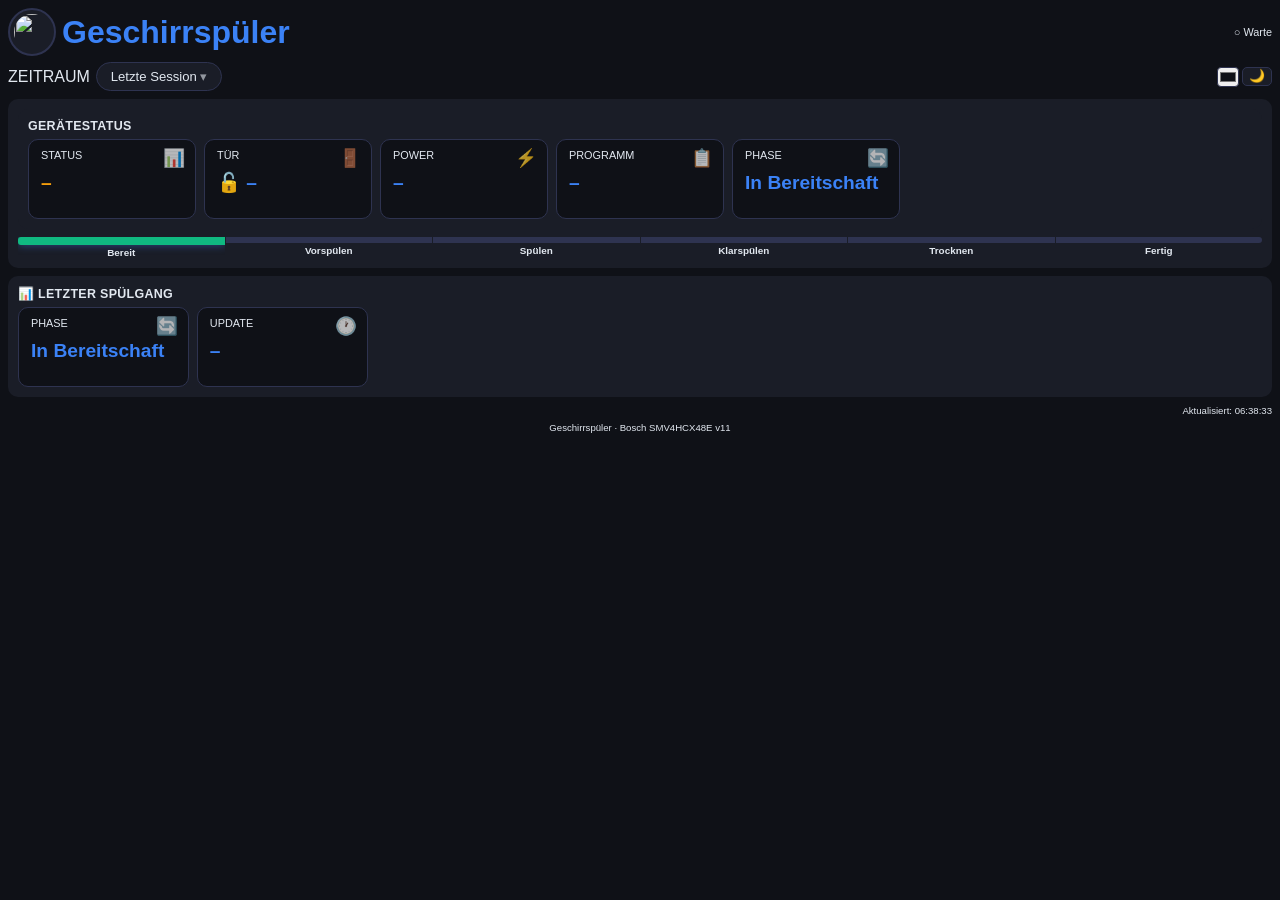
==== frontend/index.html @ 68e7f921 "Initial: hc_bosch v2.2.0 – FastAPI Refaktor von hc_bca" ====
<!DOCTYPE html>
<html lang="de">

<head>
    <meta charset="UTF-8">
    <meta name="viewport" content="width=device-width,initial-scale=1">
    <title>Geschirrspüler Dashboard</title>
    <link rel="icon"
        href="data:image/svg+xml,<svg xmlns='http://www.w3.org/2000/svg' viewBox='0 0 100 100'><text y='.9em' font-size='90'>🍽️</text></svg>">
    <link rel="stylesheet" href="css/style.bundle.css">
    <script src="https://cdn.jsdelivr.net/npm/chart.js@4"></script>
</head>

<body>
    <div id="app-root"></div>
    <!-- DEV: einzelne Module -->
    <!-- <script type="module" src="js/v2/main.js"></script> -->
    <!-- PROD: gebundelt -->
    <script type="module" src="js/v2/main.bundle.js"></script>
</body>

</html>
---- frontend/css/style.bundle.css ----
:root,[data-theme=dark]{--bg: #0f1117;--bg2: #1a1d27;--bg3: #22263a;--surface: #1a1d27;--text: #e2e8f0;--text-muted: #8892a4;--border: #2e3350;--shadow-sm: 0 2px 8px rgba(0, 0, 0, .2);--shadow-md: 0 8px 24px rgba(0, 0, 0, .4);--accent: #3b82f6;--green: #10b981;--red: #ef4444;--orange: #f59e0b;--purple: #a855f7;--teal: #14b8a6;--yellow: #eab308;--header-bg: rgba(15, 17, 23, .85);--card-bg: rgba(26, 29, 39, .9);--card-border: rgba(255, 255, 255, .06);--grid: #1e2235;--radius: 14px}[data-theme=light]{--bg: #f1f5f9;--bg2: #ffffff;--bg3: #e8edf3;--surface: #ffffff;--text: #0f172a;--text-muted: #64748b;--border: #e2e8f0;--shadow-sm: 0 2px 8px rgba(0, 0, 0, .04);--shadow-md: 0 8px 24px rgba(0, 0, 0, .06);--accent: #2563eb;--green: #059669;--red: #dc2626;--orange: #d97706;--purple: #7c3aed;--teal: #0d9488;--yellow: #ca8a04;--header-bg: rgba(241, 245, 249, .85);--card-bg: #ffffff;--card-border: rgba(0, 0, 0, .04);--grid: #e2e8f0;--radius: 14px}:root{--strom: var(--red);--wasser: var(--accent);--grp: rgba(30, 34, 53, .5) }body.light{--strom: var(--red);--wasser: var(--accent);--grp: rgba(241, 245, 249, .8) }*{box-sizing:border-box;margin:0;padding:0}html,body{width:100%;overflow-x:hidden}body{font-family:-apple-system,BlinkMacSystemFont,Segoe UI,sans-serif;background:var(--bg);color:var(--text);padding:8px}h1{color:var(--accent);font-size:2rem;white-space:nowrap;overflow:hidden;text-overflow:ellipsis;font-weight:700}.hdr{display:flex;align-items:center;gap:6px;margin-bottom:6px}.hdr span{flex-shrink:0}.ctl{display:flex;gap:4px;align-items:center;flex-wrap:wrap;margin-bottom:8px}.tab{padding:4px 9px;border-radius:5px;border:1px solid var(--border);background:0 0;color:var(--muted);font-size:.72rem;cursor:pointer}.tab:hover{border-color:var(--accent);color:var(--text)}.tab.on{background:var(--accent);border-color:var(--accent);color:#fff;font-weight:700}select{background:var(--surface);border:1px solid var(--border);border-radius:5px;color:var(--text);padding:3px 6px;font-size:.72rem}.rctl{display:flex;gap:3px;align-items:center;margin-left:auto;flex-shrink:0}.ibtn{background:var(--surface);border:1px solid var(--border);border-radius:5px;padding:2px 6px;cursor:pointer;color:var(--text);font-size:.8rem;line-height:1}.grp{margin-bottom:8px;background:var(--surface);border-radius:10px;padding:10px}.grp .t{background:var(--bg);border-color:var(--border)}.grp-t{font-size:.78rem;color:var(--muted);text-transform:uppercase;letter-spacing:.3px;margin-bottom:6px;font-weight:600}.g{display:grid;grid-template-columns:repeat(auto-fill,minmax(150px,1fr));gap:8px}.t{background:var(--surface);border:1px solid var(--border);border-radius:10px;padding:10px 12px 8px;text-align:left;display:flex;flex-direction:column;min-height:80px;position:relative}.tv{font-size:1.2rem;font-weight:700;line-height:1.8;margin:2px 0}.tv .tu{font-size:.75rem;font-weight:400;color:var(--muted)}.tv.ok{color:var(--green)}.tsub{font-size:.65rem;color:var(--muted);margin-top:2px;line-height:1.2}.tv.w{color:var(--orange)}.tv.e{color:var(--red)}.tv.i{color:var(--accent)}.tv.s{color:var(--strom)}.tv.wa{color:var(--wasser)}.tl{font-size:.68rem;color:var(--muted);text-transform:uppercase;margin-bottom:2px;line-height:1.1;order:-1}.ticon{position:absolute;top:8px;right:10px;font-size:1.1rem;opacity:.7}.tsub{font-size:.68rem;color:var(--muted);margin-top:3px;line-height:1.2}.tgauge{height:4px;background:var(--border);border-radius:2px;margin-top:6px;overflow:hidden}.tgauge-fill{height:100%;border-radius:2px;transition:width .5s}.c{background:var(--surface);border:1px solid var(--border);border-radius:7px;padding:8px;margin-bottom:8px}.c h3{font-size:.76rem;color:var(--muted);text-transform:uppercase;margin-bottom:5px}.cw{position:relative;height:220px}canvas{width:100%!important;height:100%!important}.sg{display:grid;grid-template-columns:repeat(auto-fill,minmax(130px,1fr));gap:2px}.si{display:flex;justify-content:space-between;padding:2px 0;border-bottom:1px solid var(--border)}.sk{color:var(--muted);font-size:.78rem}.sv{font-weight:600;font-size:.78rem}.sb{display:grid;grid-template-columns:repeat(auto-fill,minmax(70px,1fr));gap:4px;padding:5px 0}.si2{text-align:center}.sv2{font-size:.95rem;font-weight:700}.sl2{font-size:.62rem;color:var(--muted);text-transform:uppercase;margin-top:1px}.tw{max-height:300px;overflow:auto;border:1px solid var(--border);border-radius:4px;margin-top:3px}table{width:100%;border-collapse:collapse;font-size:.65rem}th{position:sticky;top:0;background:var(--accent);color:#fff;padding:2px 3px;text-align:left;white-space:nowrap}td{padding:2px 3px;border-bottom:1px solid var(--border);white-space:nowrap}.n{text-align:right;font-variant-numeric:tabular-nums}tr:hover td{background:#3b82f60f}.pb{width:100%;height:12px;background:var(--border);border-radius:6px;overflow:hidden;margin:3px 0}.pf{height:100%;border-radius:6px;transition:width .5s;background:linear-gradient(90deg,var(--accent),var(--green))}.ps{flex:1;text-align:center;padding:0;font-size:.62rem;font-weight:600;color:var(--muted);overflow:hidden;text-overflow:ellipsis;white-space:nowrap;min-width:0;display:flex;flex-direction:column;align-items:center;gap:2px}.ps-bar{width:100%;height:6px;background:var(--border);transition:all .3s}.ps:first-child .ps-bar{border-radius:3px 0 0 3px}.ps:last-child .ps-bar{border-radius:0 3px 3px 0}.ps.d .ps-bar{opacity:.85}.ps.d[data-ph=Bereit] .ps-bar{background:var(--green)}.ps.d[data-ph=Vorsp\fclen] .ps-bar{background:#64748b}.ps.d[data-ph=Sp\fclen] .ps-bar{background:#f59e0b}.ps.d[data-ph=Klarsp\fclen] .ps-bar{background:#3b82f6}.ps.d[data-ph=Trocknen] .ps-bar{background:#ef4444}.ps.d[data-ph=Fertig] .ps-bar{background:var(--green)}.ps.a .ps-bar{height:8px;box-shadow:0 0 8px #3b82f680}.ps.a{color:var(--text);font-weight:700}.ps.a[data-ph=Bereit] .ps-bar{background:var(--green)}.ps.a[data-ph=Vorsp\fclen] .ps-bar{background:#64748b}.ps.a[data-ph=Sp\fclen] .ps-bar{background:#f59e0b}.ps.a[data-ph=Klarsp\fclen] .ps-bar{background:#3b82f6}.ps.a[data-ph=Trocknen] .ps-bar{background:#ef4444}.ps.a[data-ph=Fertig] .ps-bar{background:var(--green)}#rc{border-color:var(--green);border-width:2px}.devrow{display:flex;gap:8px;margin-bottom:8px;align-items:start}.di{width:48px;height:48px;object-fit:contain;border-radius:50%;border:2px solid var(--border);padding:4px;flex-shrink:0;background:var(--surface)}.rf{font-size:.6rem;color:var(--muted);text-align:right;margin-top:3px}footer{text-align:center;color:var(--muted);font-size:.6rem;padding:6px}.xb{background:var(--surface);border:1px solid var(--border);border-radius:4px;padding:2px 7px;cursor:pointer;color:var(--accent);font-size:.65rem;float:right;margin-left:4px}.xb:hover{background:var(--accent);color:#fff}@media(max-width:600px){.di{width:36px;height:36px}.g{grid-template-columns:repeat(3,1fr)}.tv{font-size:1rem}.tl{font-size:.6rem}.sg{grid-template-columns:1fr}.sb{grid-template-columns:repeat(3,1fr)}.cw{height:180px}h1{font-size:1.4rem}}@media(max-width:400px){.g{grid-template-columns:repeat(2,1fr)}}
/*# sourceMappingURL=style.bundle.css.map */
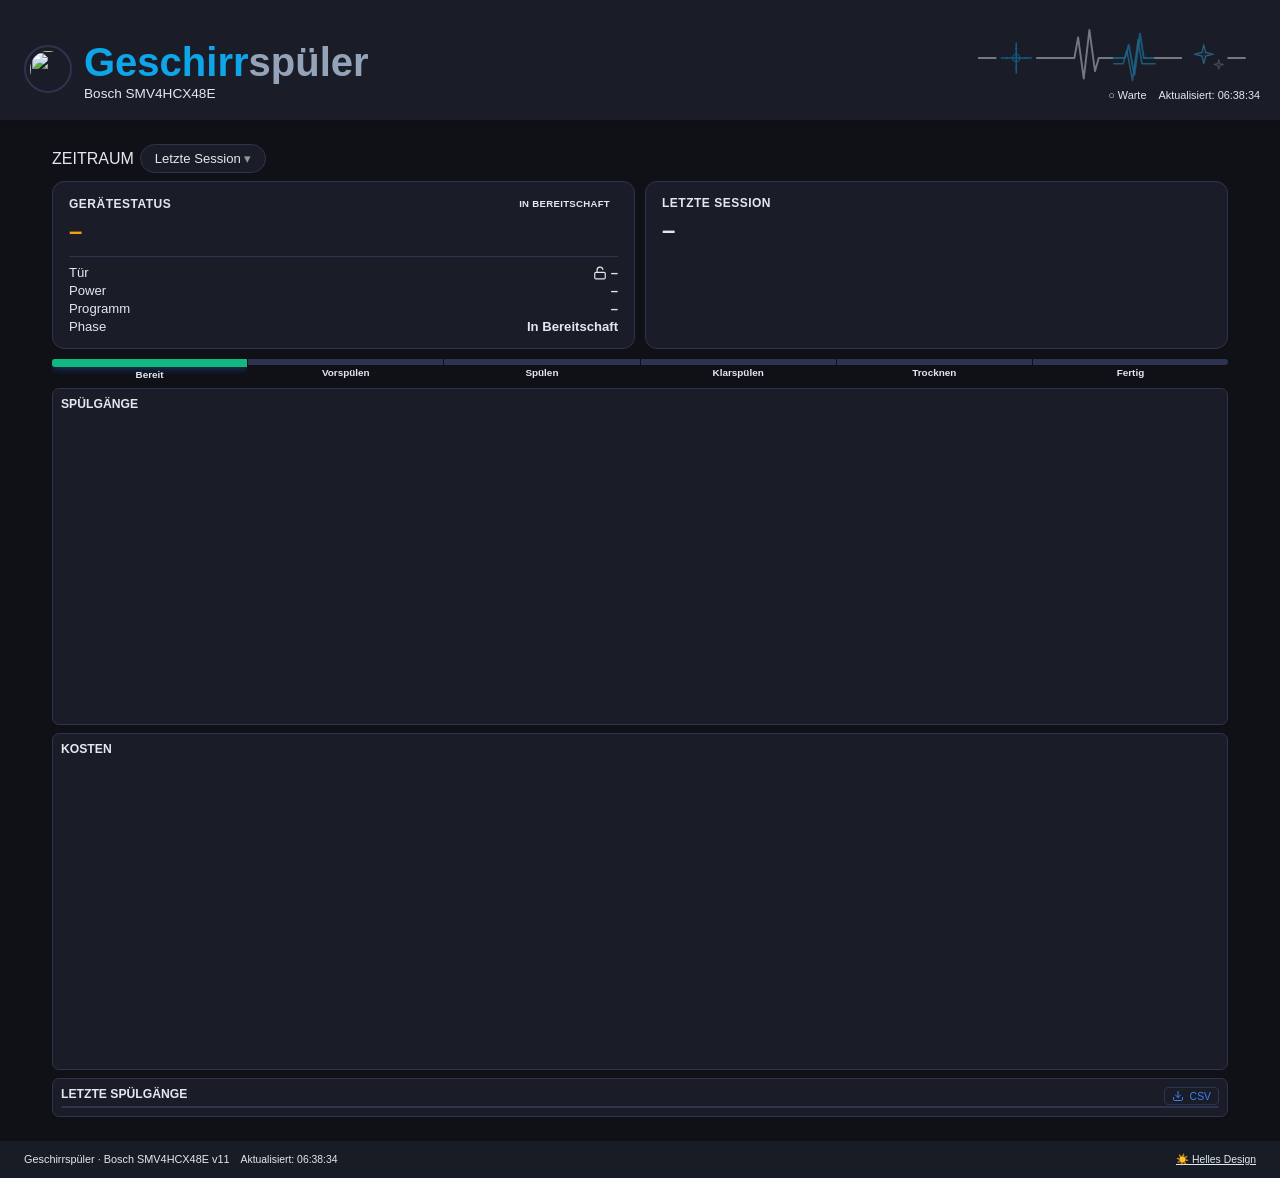
==== commit 3ed4920a: "Automatisches Backup via Git-Manager am 21.06.2026 14:38:32" ====
--- a/frontend/index.html
+++ b/frontend/index.html
@@ -12,7 +12,6 @@
 </head>
 
 <body>
-    <div id="app-root"></div>
     <!-- DEV: einzelne Module -->
     <!-- <script type="module" src="js/v2/main.js"></script> -->
     <!-- PROD: gebundelt -->
--- a/frontend/css/style.bundle.css
+++ b/frontend/css/style.bundle.css
@@ -1,2 +1,2 @@
-:root,[data-theme=dark]{--bg: #0f1117;--bg2: #1a1d27;--bg3: #22263a;--surface: #1a1d27;--text: #e2e8f0;--text-muted: #8892a4;--border: #2e3350;--shadow-sm: 0 2px 8px rgba(0, 0, 0, .2);--shadow-md: 0 8px 24px rgba(0, 0, 0, .4);--accent: #3b82f6;--green: #10b981;--red: #ef4444;--orange: #f59e0b;--purple: #a855f7;--teal: #14b8a6;--yellow: #eab308;--header-bg: rgba(15, 17, 23, .85);--card-bg: rgba(26, 29, 39, .9);--card-border: rgba(255, 255, 255, .06);--grid: #1e2235;--radius: 14px}[data-theme=light]{--bg: #f1f5f9;--bg2: #ffffff;--bg3: #e8edf3;--surface: #ffffff;--text: #0f172a;--text-muted: #64748b;--border: #e2e8f0;--shadow-sm: 0 2px 8px rgba(0, 0, 0, .04);--shadow-md: 0 8px 24px rgba(0, 0, 0, .06);--accent: #2563eb;--green: #059669;--red: #dc2626;--orange: #d97706;--purple: #7c3aed;--teal: #0d9488;--yellow: #ca8a04;--header-bg: rgba(241, 245, 249, .85);--card-bg: #ffffff;--card-border: rgba(0, 0, 0, .04);--grid: #e2e8f0;--radius: 14px}:root{--strom: var(--red);--wasser: var(--accent);--grp: rgba(30, 34, 53, .5) }body.light{--strom: var(--red);--wasser: var(--accent);--grp: rgba(241, 245, 249, .8) }*{box-sizing:border-box;margin:0;padding:0}html,body{width:100%;overflow-x:hidden}body{font-family:-apple-system,BlinkMacSystemFont,Segoe UI,sans-serif;background:var(--bg);color:var(--text);padding:8px}h1{color:var(--accent);font-size:2rem;white-space:nowrap;overflow:hidden;text-overflow:ellipsis;font-weight:700}.hdr{display:flex;align-items:center;gap:6px;margin-bottom:6px}.hdr span{flex-shrink:0}.ctl{display:flex;gap:4px;align-items:center;flex-wrap:wrap;margin-bottom:8px}.tab{padding:4px 9px;border-radius:5px;border:1px solid var(--border);background:0 0;color:var(--muted);font-size:.72rem;cursor:pointer}.tab:hover{border-color:var(--accent);color:var(--text)}.tab.on{background:var(--accent);border-color:var(--accent);color:#fff;font-weight:700}select{background:var(--surface);border:1px solid var(--border);border-radius:5px;color:var(--text);padding:3px 6px;font-size:.72rem}.rctl{display:flex;gap:3px;align-items:center;margin-left:auto;flex-shrink:0}.ibtn{background:var(--surface);border:1px solid var(--border);border-radius:5px;padding:2px 6px;cursor:pointer;color:var(--text);font-size:.8rem;line-height:1}.grp{margin-bottom:8px;background:var(--surface);border-radius:10px;padding:10px}.grp .t{background:var(--bg);border-color:var(--border)}.grp-t{font-size:.78rem;color:var(--muted);text-transform:uppercase;letter-spacing:.3px;margin-bottom:6px;font-weight:600}.g{display:grid;grid-template-columns:repeat(auto-fill,minmax(150px,1fr));gap:8px}.t{background:var(--surface);border:1px solid var(--border);border-radius:10px;padding:10px 12px 8px;text-align:left;display:flex;flex-direction:column;min-height:80px;position:relative}.tv{font-size:1.2rem;font-weight:700;line-height:1.8;margin:2px 0}.tv .tu{font-size:.75rem;font-weight:400;color:var(--muted)}.tv.ok{color:var(--green)}.tsub{font-size:.65rem;color:var(--muted);margin-top:2px;line-height:1.2}.tv.w{color:var(--orange)}.tv.e{color:var(--red)}.tv.i{color:var(--accent)}.tv.s{color:var(--strom)}.tv.wa{color:var(--wasser)}.tl{font-size:.68rem;color:var(--muted);text-transform:uppercase;margin-bottom:2px;line-height:1.1;order:-1}.ticon{position:absolute;top:8px;right:10px;font-size:1.1rem;opacity:.7}.tsub{font-size:.68rem;color:var(--muted);margin-top:3px;line-height:1.2}.tgauge{height:4px;background:var(--border);border-radius:2px;margin-top:6px;overflow:hidden}.tgauge-fill{height:100%;border-radius:2px;transition:width .5s}.c{background:var(--surface);border:1px solid var(--border);border-radius:7px;padding:8px;margin-bottom:8px}.c h3{font-size:.76rem;color:var(--muted);text-transform:uppercase;margin-bottom:5px}.cw{position:relative;height:220px}canvas{width:100%!important;height:100%!important}.sg{display:grid;grid-template-columns:repeat(auto-fill,minmax(130px,1fr));gap:2px}.si{display:flex;justify-content:space-between;padding:2px 0;border-bottom:1px solid var(--border)}.sk{color:var(--muted);font-size:.78rem}.sv{font-weight:600;font-size:.78rem}.sb{display:grid;grid-template-columns:repeat(auto-fill,minmax(70px,1fr));gap:4px;padding:5px 0}.si2{text-align:center}.sv2{font-size:.95rem;font-weight:700}.sl2{font-size:.62rem;color:var(--muted);text-transform:uppercase;margin-top:1px}.tw{max-height:300px;overflow:auto;border:1px solid var(--border);border-radius:4px;margin-top:3px}table{width:100%;border-collapse:collapse;font-size:.65rem}th{position:sticky;top:0;background:var(--accent);color:#fff;padding:2px 3px;text-align:left;white-space:nowrap}td{padding:2px 3px;border-bottom:1px solid var(--border);white-space:nowrap}.n{text-align:right;font-variant-numeric:tabular-nums}tr:hover td{background:#3b82f60f}.pb{width:100%;height:12px;background:var(--border);border-radius:6px;overflow:hidden;margin:3px 0}.pf{height:100%;border-radius:6px;transition:width .5s;background:linear-gradient(90deg,var(--accent),var(--green))}.ps{flex:1;text-align:center;padding:0;font-size:.62rem;font-weight:600;color:var(--muted);overflow:hidden;text-overflow:ellipsis;white-space:nowrap;min-width:0;display:flex;flex-direction:column;align-items:center;gap:2px}.ps-bar{width:100%;height:6px;background:var(--border);transition:all .3s}.ps:first-child .ps-bar{border-radius:3px 0 0 3px}.ps:last-child .ps-bar{border-radius:0 3px 3px 0}.ps.d .ps-bar{opacity:.85}.ps.d[data-ph=Bereit] .ps-bar{background:var(--green)}.ps.d[data-ph=Vorsp\fclen] .ps-bar{background:#64748b}.ps.d[data-ph=Sp\fclen] .ps-bar{background:#f59e0b}.ps.d[data-ph=Klarsp\fclen] .ps-bar{background:#3b82f6}.ps.d[data-ph=Trocknen] .ps-bar{background:#ef4444}.ps.d[data-ph=Fertig] .ps-bar{background:var(--green)}.ps.a .ps-bar{height:8px;box-shadow:0 0 8px #3b82f680}.ps.a{color:var(--text);font-weight:700}.ps.a[data-ph=Bereit] .ps-bar{background:var(--green)}.ps.a[data-ph=Vorsp\fclen] .ps-bar{background:#64748b}.ps.a[data-ph=Sp\fclen] .ps-bar{background:#f59e0b}.ps.a[data-ph=Klarsp\fclen] .ps-bar{background:#3b82f6}.ps.a[data-ph=Trocknen] .ps-bar{background:#ef4444}.ps.a[data-ph=Fertig] .ps-bar{background:var(--green)}#rc{border-color:var(--green);border-width:2px}.devrow{display:flex;gap:8px;margin-bottom:8px;align-items:start}.di{width:48px;height:48px;object-fit:contain;border-radius:50%;border:2px solid var(--border);padding:4px;flex-shrink:0;background:var(--surface)}.rf{font-size:.6rem;color:var(--muted);text-align:right;margin-top:3px}footer{text-align:center;color:var(--muted);font-size:.6rem;padding:6px}.xb{background:var(--surface);border:1px solid var(--border);border-radius:4px;padding:2px 7px;cursor:pointer;color:var(--accent);font-size:.65rem;float:right;margin-left:4px}.xb:hover{background:var(--accent);color:#fff}@media(max-width:600px){.di{width:36px;height:36px}.g{grid-template-columns:repeat(3,1fr)}.tv{font-size:1rem}.tl{font-size:.6rem}.sg{grid-template-columns:1fr}.sb{grid-template-columns:repeat(3,1fr)}.cw{height:180px}h1{font-size:1.4rem}}@media(max-width:400px){.g{grid-template-columns:repeat(2,1fr)}}
+:root,[data-theme=dark]{--bg: #0f1117;--bg2: #1a1d27;--bg3: #22263a;--surface: #1a1d27;--text: #e2e8f0;--text-muted: #8892a4;--border: #2e3350;--shadow-sm: 0 2px 8px rgba(0, 0, 0, .2);--shadow-md: 0 8px 24px rgba(0, 0, 0, .4);--accent: #3b82f6;--green: #10b981;--red: #ef4444;--orange: #f59e0b;--purple: #a855f7;--teal: #14b8a6;--yellow: #eab308;--header-bg: rgba(15, 17, 23, .85);--card-bg: rgba(26, 29, 39, .9);--card-border: rgba(255, 255, 255, .06);--grid: #1e2235;--radius: 14px}[data-theme=light]{--bg: #f1f5f9;--bg2: #ffffff;--bg3: #e8edf3;--surface: #ffffff;--text: #0f172a;--text-muted: #64748b;--border: #e2e8f0;--shadow-sm: 0 2px 8px rgba(0, 0, 0, .04);--shadow-md: 0 8px 24px rgba(0, 0, 0, .06);--accent: #2563eb;--green: #059669;--red: #dc2626;--orange: #d97706;--purple: #7c3aed;--teal: #0d9488;--yellow: #ca8a04;--header-bg: rgba(241, 245, 249, .85);--card-bg: #ffffff;--card-border: rgba(0, 0, 0, .04);--grid: #e2e8f0;--radius: 14px}:root{--strom: var(--red);--wasser: var(--accent);--grp: rgba(30, 34, 53, .5) }body.light{--strom: var(--red);--wasser: var(--accent);--grp: rgba(241, 245, 249, .8) }*,*:before,*:after{box-sizing:border-box;margin:0;padding:0}html,body{width:100%}body{font-family:-apple-system,BlinkMacSystemFont,Segoe UI,sans-serif;background:var(--bg);color:var(--text);padding:0}h1{color:var(--accent);font-size:2rem;white-space:nowrap;overflow:hidden;text-overflow:ellipsis;font-weight:700}.app-header{position:-webkit-sticky;position:sticky;top:0;left:0;right:0;padding:0 24px;height:120px;z-index:1000;background:var(--surface);box-sizing:border-box;display:flex;align-items:flex-end;justify-content:space-between;box-shadow:0 4px 12px #00000014}.header-left{display:flex;align-items:center;gap:12px;padding-bottom:1.2rem}.header-left h1{color:var(--accent);font-size:2.5rem;font-weight:700;line-height:1.2}.header-sub{font-size:.85rem;color:var(--muted)}.header-right{display:flex;align-items:center;gap:12px;padding-bottom:1.2rem}.app-content{flex:1;padding:0 52px;margin-top:24px}.app-footer{margin-top:24px;padding:12px 24px;background:var(--card-bg);width:100%;text-align:center;font-size:.68rem;color:var(--text2)}.hdr{display:flex;align-items:center;gap:6px;margin-bottom:6px}.hdr span{flex-shrink:0}.ctl{display:flex;gap:4px;align-items:center;flex-wrap:wrap;margin-bottom:8px}.tab{padding:4px 9px;border-radius:5px;border:1px solid var(--border);background:0 0;color:var(--muted);font-size:.72rem;cursor:pointer}.tab:hover{border-color:var(--accent);color:var(--text)}.tab.on{background:var(--accent);border-color:var(--accent);color:#fff;font-weight:700}select{background:var(--surface);border:1px solid var(--border);border-radius:5px;color:var(--text);padding:3px 6px;font-size:.72rem}.rctl{display:flex;gap:3px;align-items:center;margin-left:auto;flex-shrink:0}.ibtn{background:var(--surface);border:1px solid var(--border);border-radius:5px;padding:2px 6px;cursor:pointer;color:var(--text);font-size:.8rem;line-height:1}.grp{margin-bottom:8px;background:var(--surface);border-radius:10px;padding:10px}.grp .t{background:var(--bg);border-color:var(--border)}.grp-t{font-size:.78rem;color:var(--muted);text-transform:uppercase;letter-spacing:.3px;margin-bottom:6px;font-weight:600}.g{display:grid;grid-template-columns:repeat(auto-fill,minmax(150px,1fr));gap:8px}.t{background:var(--surface);border:1px solid var(--border);border-radius:10px;padding:10px 12px 8px;text-align:left;display:flex;flex-direction:column;min-height:80px;position:relative}.tv{font-size:1.2rem;font-weight:700;line-height:1.8;margin:2px 0}.tv .tu{font-size:.75rem;font-weight:400;color:var(--muted)}.tv.ok{color:var(--green)}.tsub{font-size:.65rem;color:var(--muted);margin-top:2px;line-height:1.2}.tv.w{color:var(--orange)}.tv.e{color:var(--red)}.tv.i{color:var(--accent)}.tv.s{color:var(--strom)}.tv.wa{color:var(--wasser)}.tl{font-size:.68rem;color:var(--muted);text-transform:uppercase;margin-bottom:2px;line-height:1.1;order:-1}.ticon{position:absolute;top:8px;right:10px;font-size:1.1rem;opacity:.7}.tsub{font-size:.68rem;color:var(--muted);margin-top:3px;line-height:1.2}.tgauge{height:4px;background:var(--border);border-radius:2px;margin-top:6px;overflow:hidden}.tgauge-fill{height:100%;border-radius:2px;transition:width .5s}.c{background:var(--surface);border:1px solid var(--border);border-radius:7px;padding:8px;margin-bottom:8px}.c h3{font-size:.76rem;color:var(--muted);text-transform:uppercase;margin-bottom:5px}.cw{position:relative;height:300px}canvas{width:100%!important;height:100%!important}.sg{display:grid;grid-template-columns:repeat(auto-fill,minmax(130px,1fr));gap:2px}.si{display:flex;justify-content:space-between;padding:2px 0;border-bottom:1px solid var(--border)}.sk{color:var(--muted);font-size:.78rem}.sv{font-weight:600;font-size:.78rem}.sb{display:grid;grid-template-columns:repeat(auto-fill,minmax(70px,1fr));gap:4px;padding:5px 0}.si2{text-align:center}.sv2{font-size:.95rem;font-weight:700}.sl2{font-size:.62rem;color:var(--muted);text-transform:uppercase;margin-top:1px}.tw{max-height:300px;overflow:auto;border:1px solid var(--border);border-radius:4px;margin-top:3px}table{width:100%;border-collapse:collapse;font-size:.65rem}th{position:sticky;top:0;background:var(--accent);color:#fff;padding:2px 3px;text-align:left;white-space:nowrap}td{padding:2px 3px;border-bottom:1px solid var(--border);white-space:nowrap}.n{text-align:right;font-variant-numeric:tabular-nums}tr:hover td{background:#3b82f60f}.pb{width:100%;height:12px;background:var(--border);border-radius:6px;overflow:hidden;margin:3px 0}.pf{height:100%;border-radius:6px;transition:width .5s;background:linear-gradient(90deg,var(--accent),var(--green))}.ps{flex:1;text-align:center;padding:0;font-size:.62rem;font-weight:600;color:var(--muted);overflow:hidden;text-overflow:ellipsis;white-space:nowrap;min-width:0;display:flex;flex-direction:column;align-items:center;gap:2px}.ps-bar{width:100%;height:6px;background:var(--border);transition:all .3s}.ps:first-child .ps-bar{border-radius:3px 0 0 3px}.ps:last-child .ps-bar{border-radius:0 3px 3px 0}.ps.d .ps-bar{opacity:.85}.ps.d[data-ph=Bereit] .ps-bar{background:var(--green)}.ps.d[data-ph=Vorsp\fclen] .ps-bar{background:#64748b}.ps.d[data-ph=Sp\fclen] .ps-bar{background:#f59e0b}.ps.d[data-ph=Klarsp\fclen] .ps-bar{background:#3b82f6}.ps.d[data-ph=Trocknen] .ps-bar{background:#ef4444}.ps.d[data-ph=Fertig] .ps-bar{background:var(--green)}.ps.a .ps-bar{height:8px;box-shadow:0 0 8px #3b82f680}.ps.a{color:var(--text);font-weight:700}.ps.a[data-ph=Bereit] .ps-bar{background:var(--green)}.ps.a[data-ph=Vorsp\fclen] .ps-bar{background:#64748b}.ps.a[data-ph=Sp\fclen] .ps-bar{background:#f59e0b}.ps.a[data-ph=Klarsp\fclen] .ps-bar{background:#3b82f6}.ps.a[data-ph=Trocknen] .ps-bar{background:#ef4444}.ps.a[data-ph=Fertig] .ps-bar{background:var(--green)}#rc{border-color:var(--green);border-width:2px}.devrow{display:flex;gap:8px;margin-bottom:8px;align-items:start}.di{width:48px;height:48px;object-fit:contain;border-radius:50%;border:2px solid var(--border);padding:4px;flex-shrink:0;background:var(--surface)}.rf{font-size:.6rem;color:var(--muted);text-align:right;margin-top:3px}.xb{background:var(--surface);border:1px solid var(--border);border-radius:4px;padding:2px 7px;cursor:pointer;color:var(--accent);font-size:.65rem;float:right;margin-left:4px}.xb:hover{background:var(--accent);color:#fff}@media(max-width:600px){.di{width:36px;height:36px}.g{grid-template-columns:repeat(3,1fr)}.tv{font-size:1rem}.tl{font-size:.6rem}.sg{grid-template-columns:1fr}.sb{grid-template-columns:repeat(3,1fr)}.cw{height:240px}h1{font-size:1.4rem}}@media(max-width:400px){.g{grid-template-columns:repeat(2,1fr)}}.cd-grid{display:grid;grid-template-columns:repeat(auto-fit,minmax(240px,1fr));gap:10px;margin-bottom:10px}.cd{background:var(--surface);border:1px solid var(--border);border-radius:12px;padding:14px 16px;display:flex;flex-direction:column;gap:6px}.cd-hdr{display:flex;justify-content:space-between;align-items:center}.cd-title{font-size:.75rem;font-weight:700;text-transform:uppercase;letter-spacing:.5px;color:var(--muted)}.cd-badge{font-size:.6rem;font-weight:700;padding:2px 8px;border-radius:6px;text-transform:uppercase;letter-spacing:.3px}.cd-hero{font-size:1.5rem;font-weight:800;color:var(--text);line-height:1.2}.cd-hero-row{display:flex;justify-content:space-between;align-items:center}.cd-spark{flex-shrink:0;opacity:.8}.cd-state.ok{color:var(--green)}.cd-state.w{color:var(--orange)}.cd-state.e{color:var(--red)}.cd-state.i{color:var(--muted)}.cd-sub{font-size:.78rem;color:var(--muted);font-weight:500}.cd-rows{display:flex;flex-direction:column;gap:3px;margin-top:4px;padding-top:8px;border-top:1px solid var(--border)}.cd-row{display:flex;justify-content:space-between;align-items:center;font-size:.82rem}.cd-lbl{color:var(--muted);font-weight:500}.cd-val{font-weight:600;color:var(--text)}.ds-custom input[type=date]::-webkit-calendar-picker-indicator{filter:invert(var(--is-dark, 1));cursor:pointer}[data-theme=dark] .ds-custom input[type=date]::-webkit-calendar-picker-indicator{filter:invert(1);cursor:pointer}@media(max-width:680px){.header,.app-header,header{height:auto!important;min-height:80px!important;padding:12px 16px!important;display:flex!important;flex-direction:column!important;justify-content:center!important;align-items:flex-start!important;gap:6px!important}.header-layout-wrap,.header-inner,.header-row,.brand,.title-info{display:flex!important;flex-direction:column!important;align-items:flex-start!important;justify-content:center!important;width:100%!important;gap:4px!important}.header h1,.app-header h1,header h1,.title,#title,#app-title{font-size:1.5rem!important;line-height:1.2!important;white-space:normal!important}.subtitle,#subtitle,.header-sub,.station-meta,.station-status{font-size:.72rem!important;line-height:1.3!important}.header-right,.header-controls,.header-right-wrapper{align-items:flex-start!important;width:100%!important;margin-top:2px!important}.header-bg-wrapper{display:none!important}}
 /*# sourceMappingURL=style.bundle.css.map */
